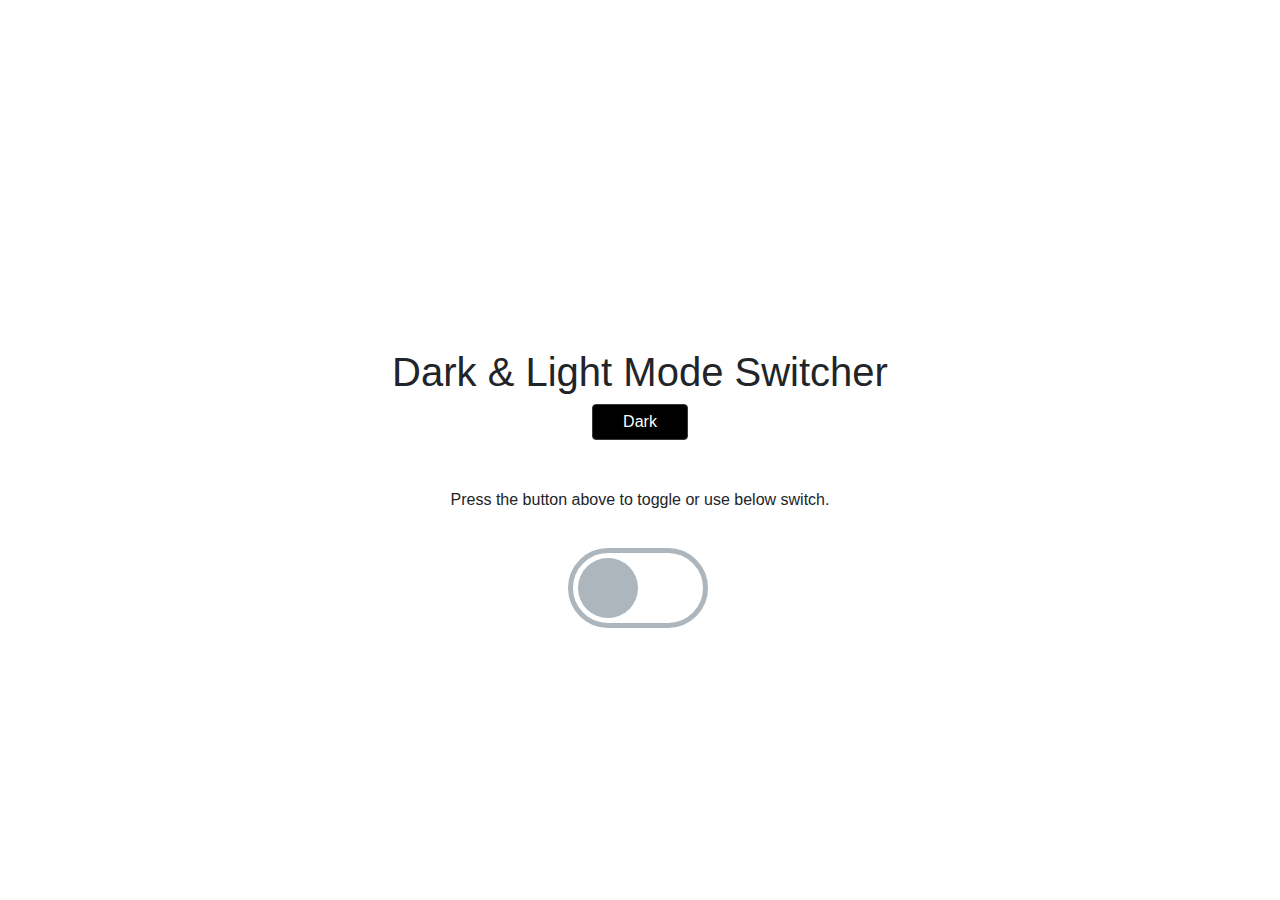
==== Dark-mode-using-JavaScript.html @ c93f4a2e "dark mode project" ====
<!DOCTYPE html>
<html lang="en">

<head>
    <meta charset="UTF-8">
    <meta name="viewport" content="width=device-width, initial-scale=1.0">
    <title>Dark Mode</title>
    <link href="https://cdn.jsdelivr.net/npm/bootstrap@5.0.2/dist/css/bootstrap.min.css" rel="stylesheet"
        integrity="sha384-EVSTQN3/azprG1Anm3QDgpJLIm9Nao0Yz1ztcQTwFspd3yD65VohhpuuCOmLASjC" crossorigin="anonymous">
    <link rel="stylesheet" type="text/css"
        href="https://stackpath.bootstrapcdn.com/bootstrap/4.5.2/css/bootstrap.min.css">

    <style>
        body {
            margin: 0;
            padding: 0;
            font-family: Verdana, Geneva, Tahoma, sans-serif;
            transition: all 1s;
        }


        .dark {
            background-color: black;
            color: white;
            border: 0;
            transition: all 1s;
        }

        .container {
            display: flex;
            flex-direction: column;
            justify-content: center;
            align-items: center;
            height: 100vh;
        }

        .buttons {
            display: inline;
        }

        #dark {
            font-size: 16px;
            padding: 5px 30px;
            background: #000;
            color: white;
        }




        .custom-control-input:checked~.custom-control-label::before {
            border-color: grey !important;
            background-color: black !important;

        }

        .custom-control-input, .custom-control-label {
            transform: scale(5);
            margin-left: 180px;
        }
    </style>
</head>

<body>
    <div class="container">
        <h1 class="text-center">Dark & Light Mode Switcher</h1>
        <div class="buttons">
            <button id="dark" class="btn btn-dark" onclick="myFunction()">Dark</button>

        </div>
        <p class="pt-5 text-center">Press the button above to toggle or use below switch.</p>


        <!-- Default switch -->
        <div class="custom-control custom-switch">
            <input type="checkbox" onclick="myFunction()" class="custom-control-input" id="darkSwitch" />
            <label class="custom-control-label" for="darkSwitch"></label>
        </div>
    </div>
    <script>

        function myFunction() {
            let body = document.body;
            body.classList.toggle('dark');


            let dark = document.querySelector('#dark');


            if (body.classList.contains('dark') == true) {
                //to change the btn TEXT
                // dark.textContent = 'Light'; or one can use
                dark.innerHTML = 'Light';

                // to change the bg of btn
                dark.style.backgroundColor = 'white';
                dark.style.color = 'black';
            } else {
                //to change the btn TEXT
                // dark.textContent = 'Dark'; or one can use
                dark.innerHTML = 'Dark';

                // to change the bg of btn
                dark.style.backgroundColor = 'black';
                dark.style.color = 'white';
            }

        }
    </script>
</body>

</html>
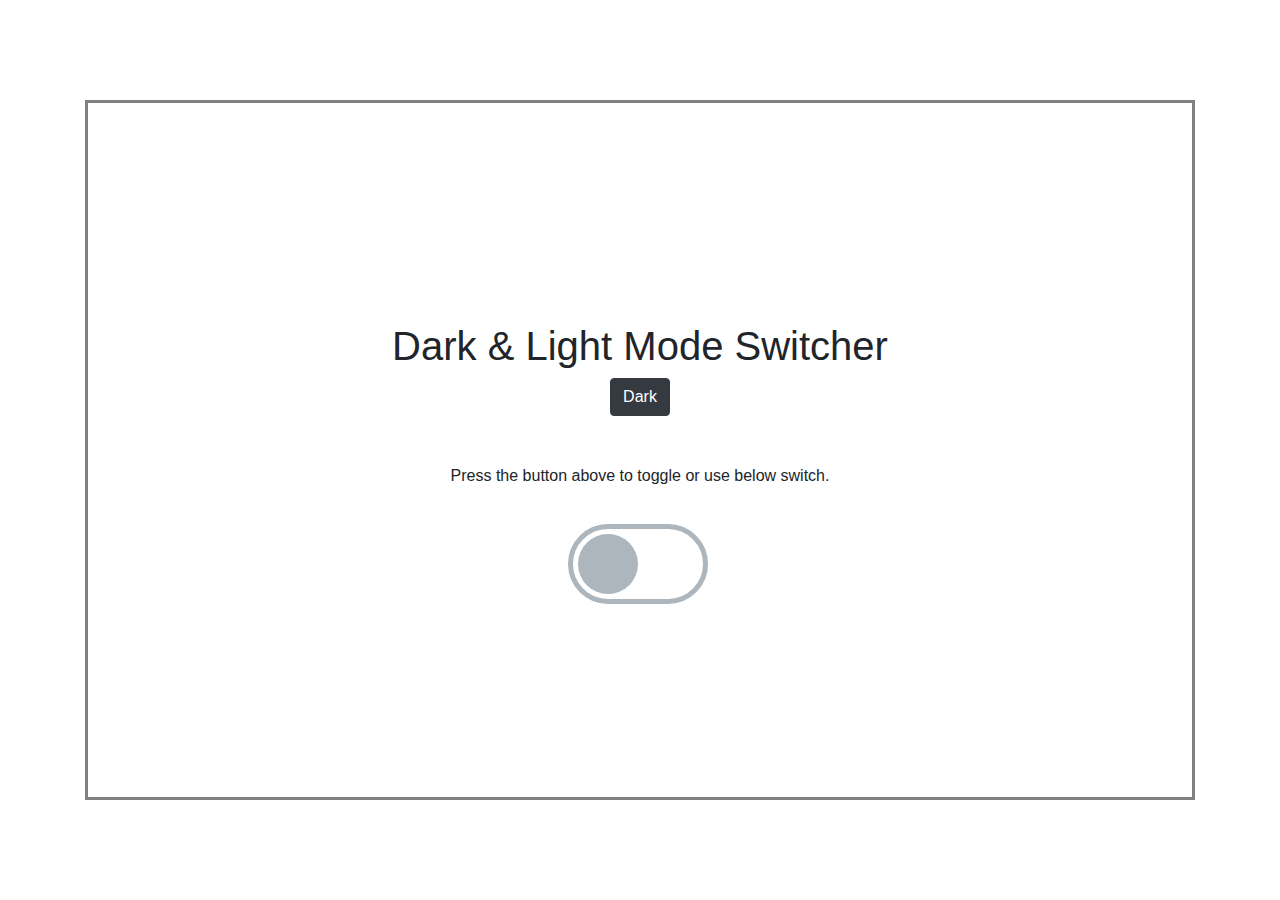
==== commit 31797e88: "22Sept" ====
--- a/Dark-mode-using-JavaScript.html
+++ b/Dark-mode-using-JavaScript.html
@@ -5,6 +5,8 @@
     <meta charset="UTF-8">
     <meta name="viewport" content="width=device-width, initial-scale=1.0">
     <title>Dark Mode</title>
+
+    <!-- CDN for Bootstrap -->
     <link href="https://cdn.jsdelivr.net/npm/bootstrap@5.0.2/dist/css/bootstrap.min.css" rel="stylesheet"
         integrity="sha384-EVSTQN3/azprG1Anm3QDgpJLIm9Nao0Yz1ztcQTwFspd3yD65VohhpuuCOmLASjC" crossorigin="anonymous">
     <link rel="stylesheet" type="text/css"
@@ -16,8 +18,8 @@
             padding: 0;
             font-family: Verdana, Geneva, Tahoma, sans-serif;
             transition: all 1s;
+            box-sizing: border-box;
         }
-
 
         .dark {
             background-color: black;
@@ -26,32 +28,22 @@
             transition: all 1s;
         }
 
-        .container {
+        .innercontent {
             display: flex;
             flex-direction: column;
             justify-content: center;
             align-items: center;
-            height: 100vh;
-        }
-
-        .buttons {
-            display: inline;
-        }
-
-        #dark {
-            font-size: 16px;
-            padding: 5px 30px;
-            background: #000;
-            color: white;
+            border : 3px solid grey;
+            height: 700px;
+            margin-top: 100px;
+            padding: 100px 50px 150px 50px;
         }
 
 
-
-
-        .custom-control-input:checked~.custom-control-label::before {
+        /* css for bootstrap switch */
+        .custom-control-input:checked~ .custom-control-label::before {
             border-color: grey !important;
             background-color: black !important;
-
         }
 
         .custom-control-input, .custom-control-label {
@@ -63,18 +55,18 @@
 
 <body>
     <div class="container">
-        <h1 class="text-center">Dark & Light Mode Switcher</h1>
-        <div class="buttons">
+        <div class="innercontent">
+            <h1 class="text-center">Dark & Light Mode Switcher</h1>
+        <div>
             <button id="dark" class="btn btn-dark" onclick="myFunction()">Dark</button>
-
         </div>
         <p class="pt-5 text-center">Press the button above to toggle or use below switch.</p>
 
-
-        <!-- Default switch -->
+        <!-- Default switch in bootstrap -->
         <div class="custom-control custom-switch">
             <input type="checkbox" onclick="myFunction()" class="custom-control-input" id="darkSwitch" />
             <label class="custom-control-label" for="darkSwitch"></label>
+        </div>
         </div>
     </div>
     <script>
@@ -104,7 +96,6 @@
                 dark.style.backgroundColor = 'black';
                 dark.style.color = 'white';
             }
-
         }
     </script>
 </body>
